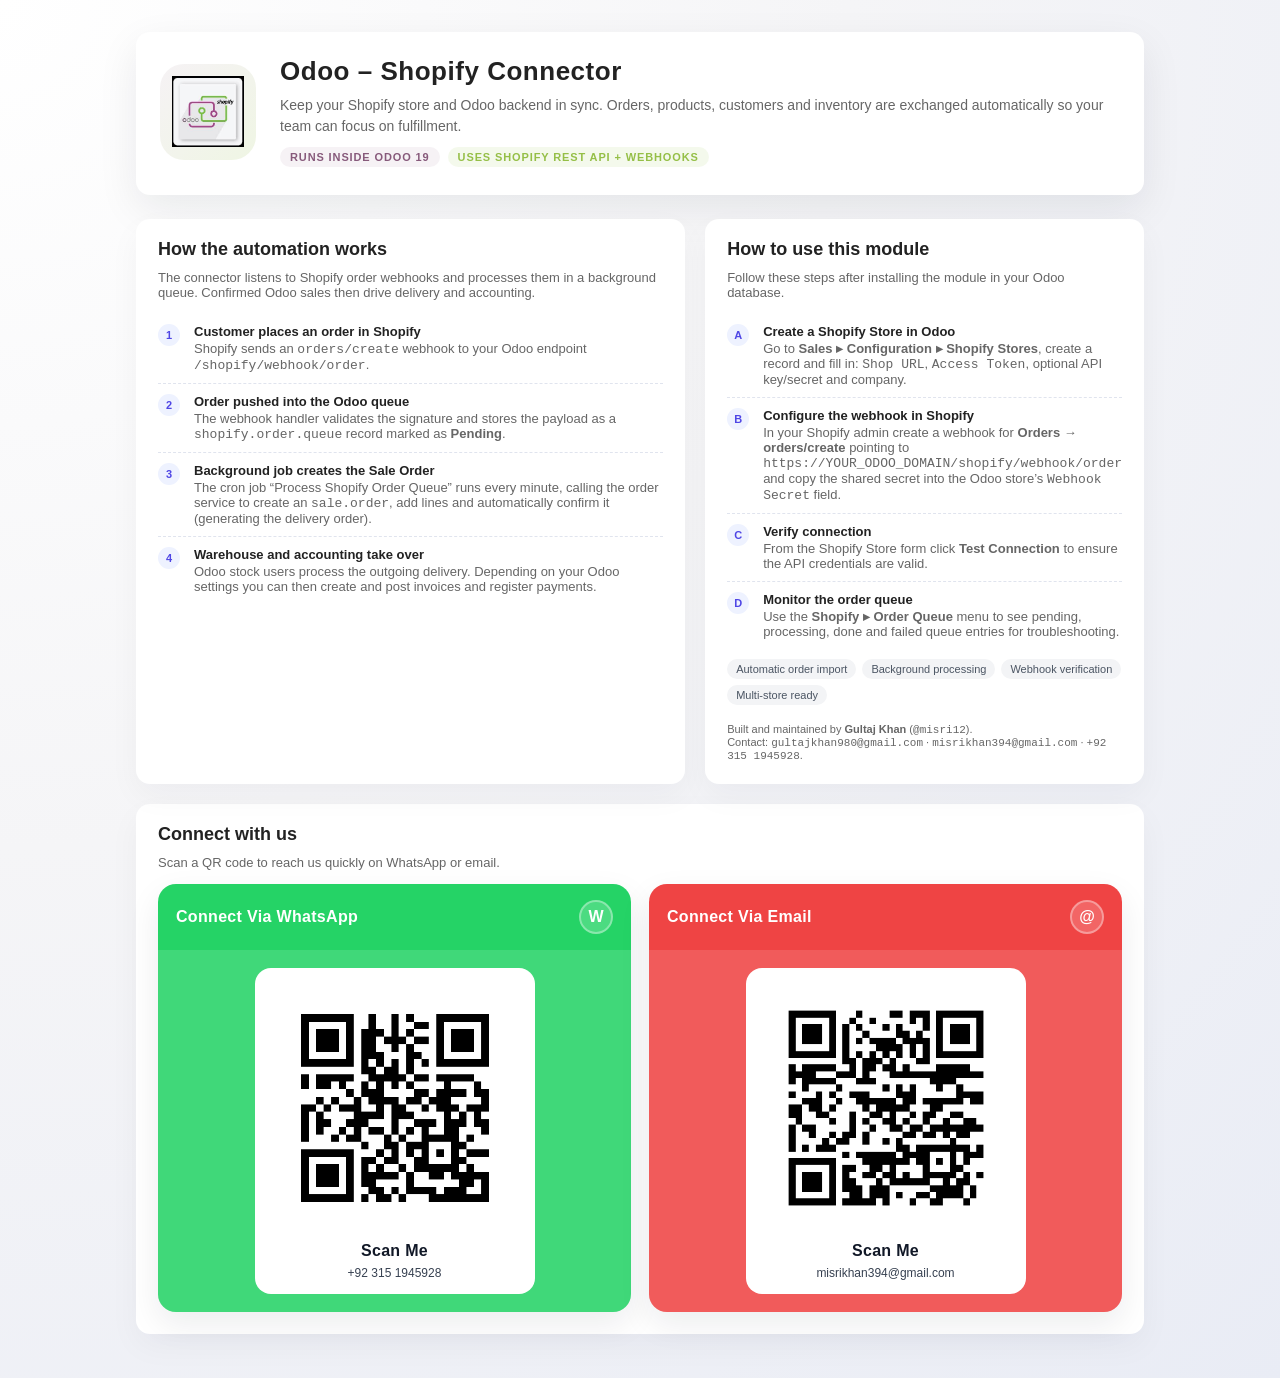
==== custom_odoo_shopify_connector/static/index.html @ 7998fa7a "Add files via upload" ====
<!DOCTYPE html>
<html lang="en">
<head>
    <meta charset="UTF-8" />
    <title>Odoo – Shopify Connector</title>
    <meta name="viewport" content="width=device-width, initial-scale=1" />
    <style>
        :root {
            --odoo-color: #875a7b;
            --shopify-color: #95bf47;
            --bg: #f5f5f7;
            --card-bg: #ffffff;
            --text-main: #222222;
            --text-muted: #666666;
            --border-radius: 14px;
        }

        * {
            box-sizing: border-box;
        }

        body {
            margin: 0;
            font-family: -apple-system, BlinkMacSystemFont, "Segoe UI", Roboto, sans-serif;
            color: var(--text-main);
            background: radial-gradient(circle at top left, #ffffff 0, var(--bg) 45%, #e9ecf5 100%);
        }

        .page {
            max-width: 1040px;
            margin: 32px auto 48px;
            padding: 0 16px;
        }

        .hero {
            display: flex;
            align-items: center;
            gap: 24px;
            padding: 24px 24px 28px;
            background: var(--card-bg);
            border-radius: var(--border-radius);
            box-shadow: 0 14px 40px rgba(15, 23, 42, 0.08);
        }

        .hero-logo {
            flex: 0 0 auto;
            width: 96px;
            height: 96px;
            border-radius: 24px;
            background: linear-gradient(135deg, rgba(135, 90, 123, 0.08), rgba(149, 191, 71, 0.15));
            display: flex;
            align-items: center;
            justify-content: center;
        }

        .hero-logo img {
            max-width: 72px;
            max-height: 72px;
        }

        .hero-title {
            flex: 1 1 auto;
        }

        .hero-title h1 {
            margin: 0 0 8px;
            font-size: 26px;
            letter-spacing: 0.02em;
        }

        .hero-title p {
            margin: 0;
            color: var(--text-muted);
            font-size: 14px;
            line-height: 1.5;
        }

        .badge-row {
            margin-top: 10px;
            display: flex;
            flex-wrap: wrap;
            gap: 8px;
        }

        .badge {
            padding: 4px 10px;
            border-radius: 999px;
            font-size: 11px;
            text-transform: uppercase;
            letter-spacing: 0.08em;
            font-weight: 600;
        }

        .badge-odoo {
            background: rgba(135, 90, 123, 0.08);
            color: var(--odoo-color);
        }

        .badge-shopify {
            background: rgba(149, 191, 71, 0.10);
            color: var(--shopify-color);
        }

        .layout {
            display: grid;
            grid-template-columns: 2fr 1.5fr;
            gap: 20px;
            margin-top: 24px;
        }

        .card {
            background: var(--card-bg);
            border-radius: var(--border-radius);
            padding: 20px 22px 22px;
            box-shadow: 0 12px 32px rgba(15, 23, 42, 0.04);
        }

        .card h2 {
            margin: 0 0 10px;
            font-size: 18px;
        }

        .card p {
            margin: 0 0 10px;
            color: var(--text-muted);
            font-size: 13px;
        }

        .steps {
            list-style: none;
            padding: 0;
            margin: 14px 0 0;
        }

        .steps li {
            display: grid;
            grid-template-columns: auto 1fr;
            gap: 10px 14px;
            align-items: flex-start;
            padding: 10px 0;
            border-bottom: 1px dashed #e0e4ee;
            font-size: 13px;
        }

        .steps li:last-child {
            border-bottom: none;
        }

        .step-index {
            width: 22px;
            height: 22px;
            border-radius: 999px;
            background: #eef2ff;
            color: #4f46e5;
            font-size: 11px;
            display: flex;
            align-items: center;
            justify-content: center;
            font-weight: 600;
        }

        .step-title {
            font-weight: 600;
            margin-bottom: 2px;
        }

        .step-body {
            color: var(--text-muted);
        }

        .pill-list {
            display: flex;
            flex-wrap: wrap;
            gap: 6px;
            margin: 10px 0 0;
        }

        .pill {
            padding: 4px 9px;
            border-radius: 999px;
            background: #f3f4f6;
            font-size: 11px;
            color: #4b5563;
        }

        .footer-note {
            margin-top: 18px;
            font-size: 11px;
            color: var(--text-muted);
        }

        .contact-grid {
            display: grid;
            grid-template-columns: 1fr 1fr;
            gap: 18px;
        }

        .qr-card {
            border-radius: 18px;
            overflow: hidden;
            box-shadow: 0 12px 32px rgba(15, 23, 42, 0.08);
        }

        .qr-card.qr-whatsapp {
            background: #25d366;
        }

        .qr-card.qr-email {
            background: #ef4444;
        }

        .qr-card-header {
            padding: 16px 18px;
            display: flex;
            align-items: center;
            justify-content: space-between;
            color: #ffffff;
        }

        .qr-card-title {
            font-weight: 700;
            letter-spacing: 0.02em;
        }

        .qr-card-icon {
            width: 34px;
            height: 34px;
            border-radius: 999px;
            background: rgba(255, 255, 255, 0.18);
            display: inline-flex;
            align-items: center;
            justify-content: center;
            border: 2px solid rgba(255, 255, 255, 0.35);
            font-size: 16px;
            font-weight: 800;
        }

        .qr-card-body {
            background: rgba(255, 255, 255, 0.12);
            padding: 18px;
            display: grid;
            place-items: center;
        }

        .qr-box {
            width: min(280px, 100%);
            background: #ffffff;
            border-radius: 16px;
            padding: 16px 16px 14px;
            text-align: center;
        }

        .qr-box img {
            width: 100%;
            height: auto;
            display: block;
        }

        .qr-box .scan-me {
            margin: 10px 0 0;
            font-weight: 700;
            color: #111827;
            letter-spacing: 0.02em;
        }

        .qr-box .contact-value {
            margin: 6px 0 0;
            font-size: 12px;
            color: #374151;
            word-break: break-word;
        }

        @media (max-width: 820px) {
            .hero {
                flex-direction: column;
                align-items: flex-start;
            }

            .layout {
                grid-template-columns: 1fr;
            }

            .contact-grid {
                grid-template-columns: 1fr;
            }
        }
    </style>
</head>
<body>
    <div class="page">
        <section class="hero">
            <div class="hero-logo">
                <img src="icon.png" alt="Odoo Shopify Connector logo" />
            </div>
            <div class="hero-title">
                <h1>Odoo – Shopify Connector</h1>
                <p>
                    Keep your Shopify store and Odoo backend in sync.
                    Orders, products, customers and inventory are exchanged automatically so your team can focus on fulfillment.
                </p>
                <div class="badge-row">
                    <span class="badge badge-odoo">Runs inside Odoo 19</span>
                    <span class="badge badge-shopify">Uses Shopify REST API + Webhooks</span>
                </div>
            </div>
        </section>

        <section class="layout">
            <article class="card">
                <h2>How the automation works</h2>
                <p>
                    The connector listens to Shopify order webhooks and processes them in a background queue.
                    Confirmed Odoo sales then drive delivery and accounting.
                </p>
                <ul class="steps">
                    <li>
                        <div class="step-index">1</div>
                        <div>
                            <div class="step-title">Customer places an order in Shopify</div>
                            <div class="step-body">
                                Shopify sends an <code>orders/create</code> webhook to your Odoo endpoint
                                <code>/shopify/webhook/order</code>.
                            </div>
                        </div>
                    </li>
                    <li>
                        <div class="step-index">2</div>
                        <div>
                            <div class="step-title">Order pushed into the Odoo queue</div>
                            <div class="step-body">
                                The webhook handler validates the signature and stores the payload as a
                                <code>shopify.order.queue</code> record marked as <strong>Pending</strong>.
                            </div>
                        </div>
                    </li>
                    <li>
                        <div class="step-index">3</div>
                        <div>
                            <div class="step-title">Background job creates the Sale Order</div>
                            <div class="step-body">
                                The cron job &ldquo;Process Shopify Order Queue&rdquo; runs every minute,
                                calling the order service to create an <code>sale.order</code>, add lines and
                                automatically confirm it (generating the delivery order).
                            </div>
                        </div>
                    </li>
                    <li>
                        <div class="step-index">4</div>
                        <div>
                            <div class="step-title">Warehouse and accounting take over</div>
                            <div class="step-body">
                                Odoo stock users process the outgoing delivery.
                                Depending on your Odoo settings you can then create and post invoices and register payments.
                            </div>
                        </div>
                    </li>
                </ul>
            </article>

            <aside class="card">
                <h2>How to use this module</h2>
                <p>Follow these steps after installing the module in your Odoo database.</p>
                <ul class="steps">
                    <li>
                        <div class="step-index">A</div>
                        <div>
                            <div class="step-title">Create a Shopify Store in Odoo</div>
                            <div class="step-body">
                                Go to <strong>Sales ▸ Configuration ▸ Shopify Stores</strong>, create a record and fill in:
                                <code>Shop URL</code>, <code>Access Token</code>, optional API key/secret and company.
                            </div>
                        </div>
                    </li>
                    <li>
                        <div class="step-index">B</div>
                        <div>
                            <div class="step-title">Configure the webhook in Shopify</div>
                            <div class="step-body">
                                In your Shopify admin create a webhook for
                                <strong>Orders &rarr; orders/create</strong> pointing to
                                <code>https://YOUR_ODOO_DOMAIN/shopify/webhook/order</code> and copy the shared secret
                                into the Odoo store&rsquo;s <code>Webhook Secret</code> field.
                            </div>
                        </div>
                    </li>
                    <li>
                        <div class="step-index">C</div>
                        <div>
                            <div class="step-title">Verify connection</div>
                            <div class="step-body">
                                From the Shopify Store form click <strong>Test Connection</strong> to ensure the
                                API credentials are valid.
                            </div>
                        </div>
                    </li>
                    <li>
                        <div class="step-index">D</div>
                        <div>
                            <div class="step-title">Monitor the order queue</div>
                            <div class="step-body">
                                Use the <strong>Shopify ▸ Order Queue</strong> menu to see pending, processing,
                                done and failed queue entries for troubleshooting.
                            </div>
                        </div>
                    </li>
                </ul>

                <div class="pill-list">
                    <span class="pill">Automatic order import</span>
                    <span class="pill">Background processing</span>
                    <span class="pill">Webhook verification</span>
                    <span class="pill">Multi‑store ready</span>
                </div>

                <div class="footer-note">
                    Built and maintained by <strong>Gultaj Khan</strong> (<code>@misri12</code>).<br />
                    Contact: <code>gultajkhan980@gmail.com</code> · <code>misrikhan394@gmail.com</code> · <code>+92 315 1945928</code>.
                </div>
            </aside>
        </section>

        <section class="card" style="margin-top: 20px;">
            <h2>Connect with us</h2>
            <p>Scan a QR code to reach us quickly on WhatsApp or email.</p>
            <div class="contact-grid" style="margin-top: 14px;">
                <div class="qr-card qr-whatsapp">
                    <div class="qr-card-header">
                        <div class="qr-card-title">Connect Via WhatsApp</div>
                        <div class="qr-card-icon">W</div>
                    </div>
                    <div class="qr-card-body">
                        <div class="qr-box">
                            <img src="description/images/qr_whatsapp.png" alt="WhatsApp QR code" />
                            <div class="scan-me">Scan Me</div>
                            <div class="contact-value">+92 315 1945928</div>
                        </div>
                    </div>
                </div>

                <div class="qr-card qr-email">
                    <div class="qr-card-header">
                        <div class="qr-card-title">Connect Via Email</div>
                        <div class="qr-card-icon">@</div>
                    </div>
                    <div class="qr-card-body">
                        <div class="qr-box">
                            <img src="description/images/qr_email.png" alt="Email QR code" />
                            <div class="scan-me">Scan Me</div>
                            <div class="contact-value">misrikhan394@gmail.com</div>
                        </div>
                    </div>
                </div>
            </div>
        </section>
    </div>
</body>
</html>
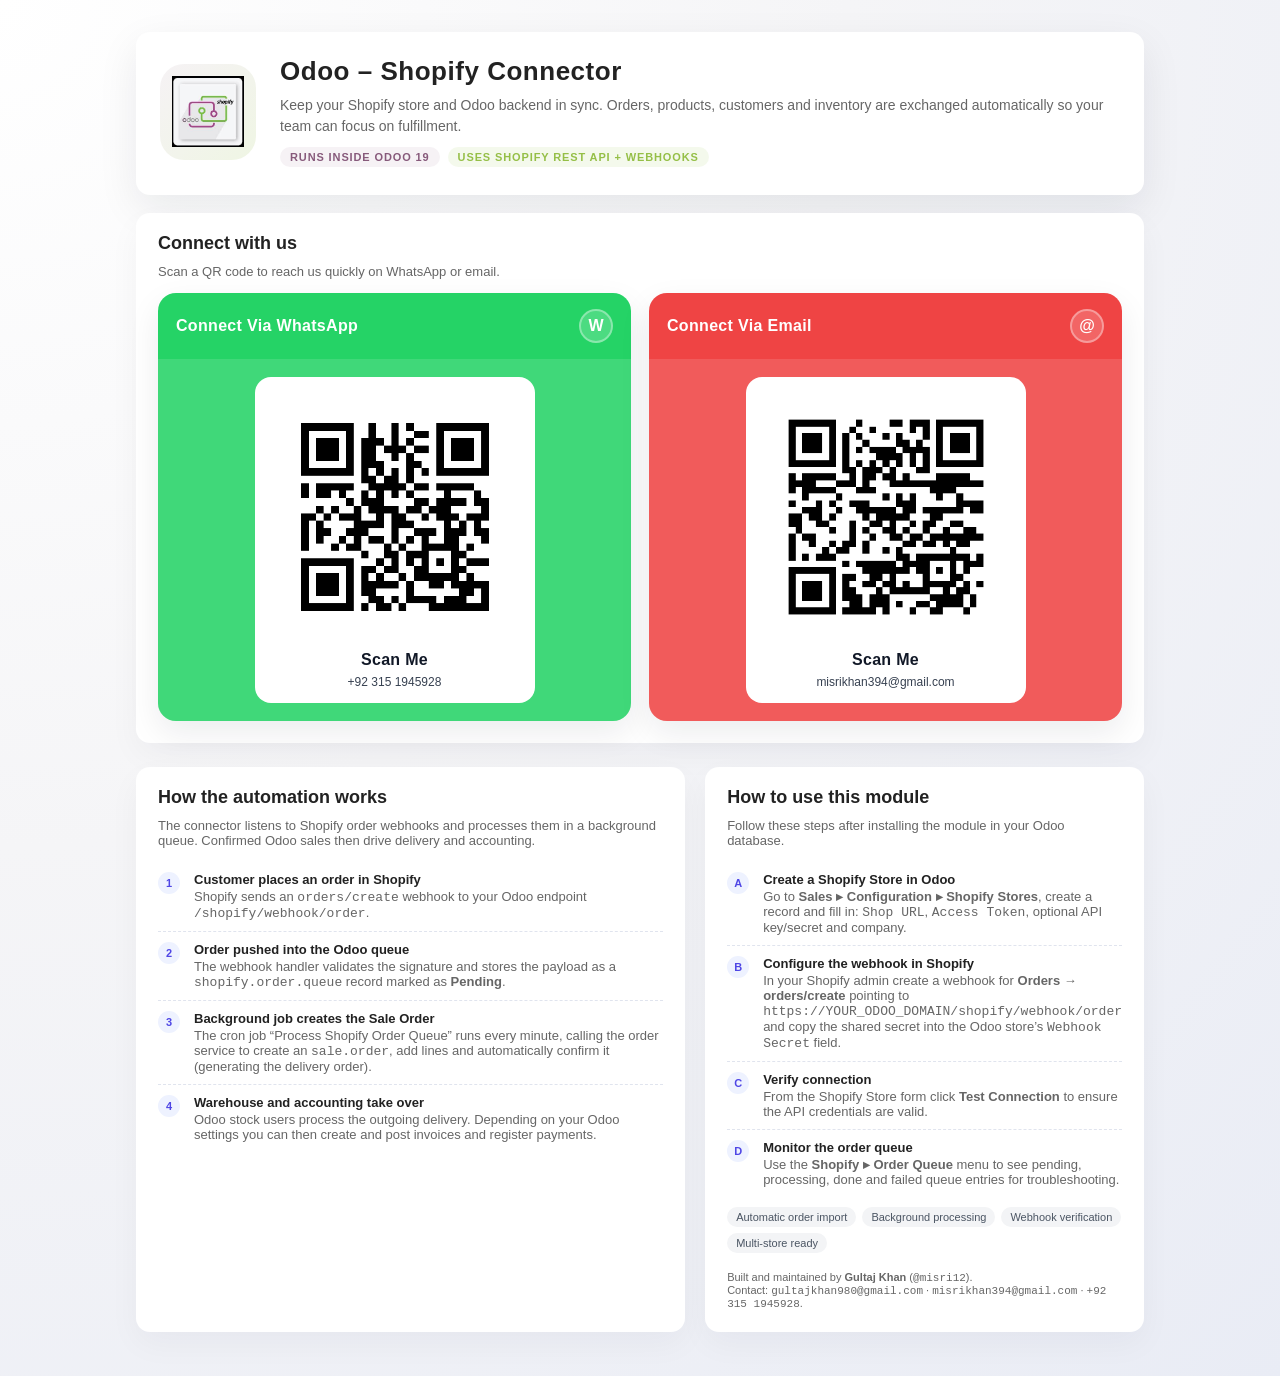
==== commit aebc7d9b: "Add files via upload" ====
--- a/custom_odoo_shopify_connector/static/index.html
+++ b/custom_odoo_shopify_connector/static/index.html
@@ -305,121 +305,7 @@
             </div>
         </section>
 
-        <section class="layout">
-            <article class="card">
-                <h2>How the automation works</h2>
-                <p>
-                    The connector listens to Shopify order webhooks and processes them in a background queue.
-                    Confirmed Odoo sales then drive delivery and accounting.
-                </p>
-                <ul class="steps">
-                    <li>
-                        <div class="step-index">1</div>
-                        <div>
-                            <div class="step-title">Customer places an order in Shopify</div>
-                            <div class="step-body">
-                                Shopify sends an <code>orders/create</code> webhook to your Odoo endpoint
-                                <code>/shopify/webhook/order</code>.
-                            </div>
-                        </div>
-                    </li>
-                    <li>
-                        <div class="step-index">2</div>
-                        <div>
-                            <div class="step-title">Order pushed into the Odoo queue</div>
-                            <div class="step-body">
-                                The webhook handler validates the signature and stores the payload as a
-                                <code>shopify.order.queue</code> record marked as <strong>Pending</strong>.
-                            </div>
-                        </div>
-                    </li>
-                    <li>
-                        <div class="step-index">3</div>
-                        <div>
-                            <div class="step-title">Background job creates the Sale Order</div>
-                            <div class="step-body">
-                                The cron job &ldquo;Process Shopify Order Queue&rdquo; runs every minute,
-                                calling the order service to create an <code>sale.order</code>, add lines and
-                                automatically confirm it (generating the delivery order).
-                            </div>
-                        </div>
-                    </li>
-                    <li>
-                        <div class="step-index">4</div>
-                        <div>
-                            <div class="step-title">Warehouse and accounting take over</div>
-                            <div class="step-body">
-                                Odoo stock users process the outgoing delivery.
-                                Depending on your Odoo settings you can then create and post invoices and register payments.
-                            </div>
-                        </div>
-                    </li>
-                </ul>
-            </article>
-
-            <aside class="card">
-                <h2>How to use this module</h2>
-                <p>Follow these steps after installing the module in your Odoo database.</p>
-                <ul class="steps">
-                    <li>
-                        <div class="step-index">A</div>
-                        <div>
-                            <div class="step-title">Create a Shopify Store in Odoo</div>
-                            <div class="step-body">
-                                Go to <strong>Sales ▸ Configuration ▸ Shopify Stores</strong>, create a record and fill in:
-                                <code>Shop URL</code>, <code>Access Token</code>, optional API key/secret and company.
-                            </div>
-                        </div>
-                    </li>
-                    <li>
-                        <div class="step-index">B</div>
-                        <div>
-                            <div class="step-title">Configure the webhook in Shopify</div>
-                            <div class="step-body">
-                                In your Shopify admin create a webhook for
-                                <strong>Orders &rarr; orders/create</strong> pointing to
-                                <code>https://YOUR_ODOO_DOMAIN/shopify/webhook/order</code> and copy the shared secret
-                                into the Odoo store&rsquo;s <code>Webhook Secret</code> field.
-                            </div>
-                        </div>
-                    </li>
-                    <li>
-                        <div class="step-index">C</div>
-                        <div>
-                            <div class="step-title">Verify connection</div>
-                            <div class="step-body">
-                                From the Shopify Store form click <strong>Test Connection</strong> to ensure the
-                                API credentials are valid.
-                            </div>
-                        </div>
-                    </li>
-                    <li>
-                        <div class="step-index">D</div>
-                        <div>
-                            <div class="step-title">Monitor the order queue</div>
-                            <div class="step-body">
-                                Use the <strong>Shopify ▸ Order Queue</strong> menu to see pending, processing,
-                                done and failed queue entries for troubleshooting.
-                            </div>
-                        </div>
-                    </li>
-                </ul>
-
-                <div class="pill-list">
-                    <span class="pill">Automatic order import</span>
-                    <span class="pill">Background processing</span>
-                    <span class="pill">Webhook verification</span>
-                    <span class="pill">Multi‑store ready</span>
-                </div>
-
-                <div class="footer-note">
-                    Built and maintained by <strong>Gultaj Khan</strong> (<code>@misri12</code>).<br />
-                    Contact: <code>gultajkhan980@gmail.com</code> · <code>misrikhan394@gmail.com</code> · <code>+92 315 1945928</code>.
-                </div>
-            </aside>
-        </section>
-
-        <section class="card" style="margin-top: 20px;">
+        <section class="card" style="margin-top: 18px;">
             <h2>Connect with us</h2>
             <p>Scan a QR code to reach us quickly on WhatsApp or email.</p>
             <div class="contact-grid" style="margin-top: 14px;">
@@ -452,6 +338,120 @@
                 </div>
             </div>
         </section>
+
+        <section class="layout">
+            <article class="card">
+                <h2>How the automation works</h2>
+                <p>
+                    The connector listens to Shopify order webhooks and processes them in a background queue.
+                    Confirmed Odoo sales then drive delivery and accounting.
+                </p>
+                <ul class="steps">
+                    <li>
+                        <div class="step-index">1</div>
+                        <div>
+                            <div class="step-title">Customer places an order in Shopify</div>
+                            <div class="step-body">
+                                Shopify sends an <code>orders/create</code> webhook to your Odoo endpoint
+                                <code>/shopify/webhook/order</code>.
+                            </div>
+                        </div>
+                    </li>
+                    <li>
+                        <div class="step-index">2</div>
+                        <div>
+                            <div class="step-title">Order pushed into the Odoo queue</div>
+                            <div class="step-body">
+                                The webhook handler validates the signature and stores the payload as a
+                                <code>shopify.order.queue</code> record marked as <strong>Pending</strong>.
+                            </div>
+                        </div>
+                    </li>
+                    <li>
+                        <div class="step-index">3</div>
+                        <div>
+                            <div class="step-title">Background job creates the Sale Order</div>
+                            <div class="step-body">
+                                The cron job &ldquo;Process Shopify Order Queue&rdquo; runs every minute,
+                                calling the order service to create an <code>sale.order</code>, add lines and
+                                automatically confirm it (generating the delivery order).
+                            </div>
+                        </div>
+                    </li>
+                    <li>
+                        <div class="step-index">4</div>
+                        <div>
+                            <div class="step-title">Warehouse and accounting take over</div>
+                            <div class="step-body">
+                                Odoo stock users process the outgoing delivery.
+                                Depending on your Odoo settings you can then create and post invoices and register payments.
+                            </div>
+                        </div>
+                    </li>
+                </ul>
+            </article>
+
+            <aside class="card">
+                <h2>How to use this module</h2>
+                <p>Follow these steps after installing the module in your Odoo database.</p>
+                <ul class="steps">
+                    <li>
+                        <div class="step-index">A</div>
+                        <div>
+                            <div class="step-title">Create a Shopify Store in Odoo</div>
+                            <div class="step-body">
+                                Go to <strong>Sales ▸ Configuration ▸ Shopify Stores</strong>, create a record and fill in:
+                                <code>Shop URL</code>, <code>Access Token</code>, optional API key/secret and company.
+                            </div>
+                        </div>
+                    </li>
+                    <li>
+                        <div class="step-index">B</div>
+                        <div>
+                            <div class="step-title">Configure the webhook in Shopify</div>
+                            <div class="step-body">
+                                In your Shopify admin create a webhook for
+                                <strong>Orders &rarr; orders/create</strong> pointing to
+                                <code>https://YOUR_ODOO_DOMAIN/shopify/webhook/order</code> and copy the shared secret
+                                into the Odoo store&rsquo;s <code>Webhook Secret</code> field.
+                            </div>
+                        </div>
+                    </li>
+                    <li>
+                        <div class="step-index">C</div>
+                        <div>
+                            <div class="step-title">Verify connection</div>
+                            <div class="step-body">
+                                From the Shopify Store form click <strong>Test Connection</strong> to ensure the
+                                API credentials are valid.
+                            </div>
+                        </div>
+                    </li>
+                    <li>
+                        <div class="step-index">D</div>
+                        <div>
+                            <div class="step-title">Monitor the order queue</div>
+                            <div class="step-body">
+                                Use the <strong>Shopify ▸ Order Queue</strong> menu to see pending, processing,
+                                done and failed queue entries for troubleshooting.
+                            </div>
+                        </div>
+                    </li>
+                </ul>
+
+                <div class="pill-list">
+                    <span class="pill">Automatic order import</span>
+                    <span class="pill">Background processing</span>
+                    <span class="pill">Webhook verification</span>
+                    <span class="pill">Multi‑store ready</span>
+                </div>
+
+                <div class="footer-note">
+                    Built and maintained by <strong>Gultaj Khan</strong> (<code>@misri12</code>).<br />
+                    Contact: <code>gultajkhan980@gmail.com</code> · <code>misrikhan394@gmail.com</code> · <code>+92 315 1945928</code>.
+                </div>
+            </aside>
+        </section>
     </div>
 </body>
 </html>
